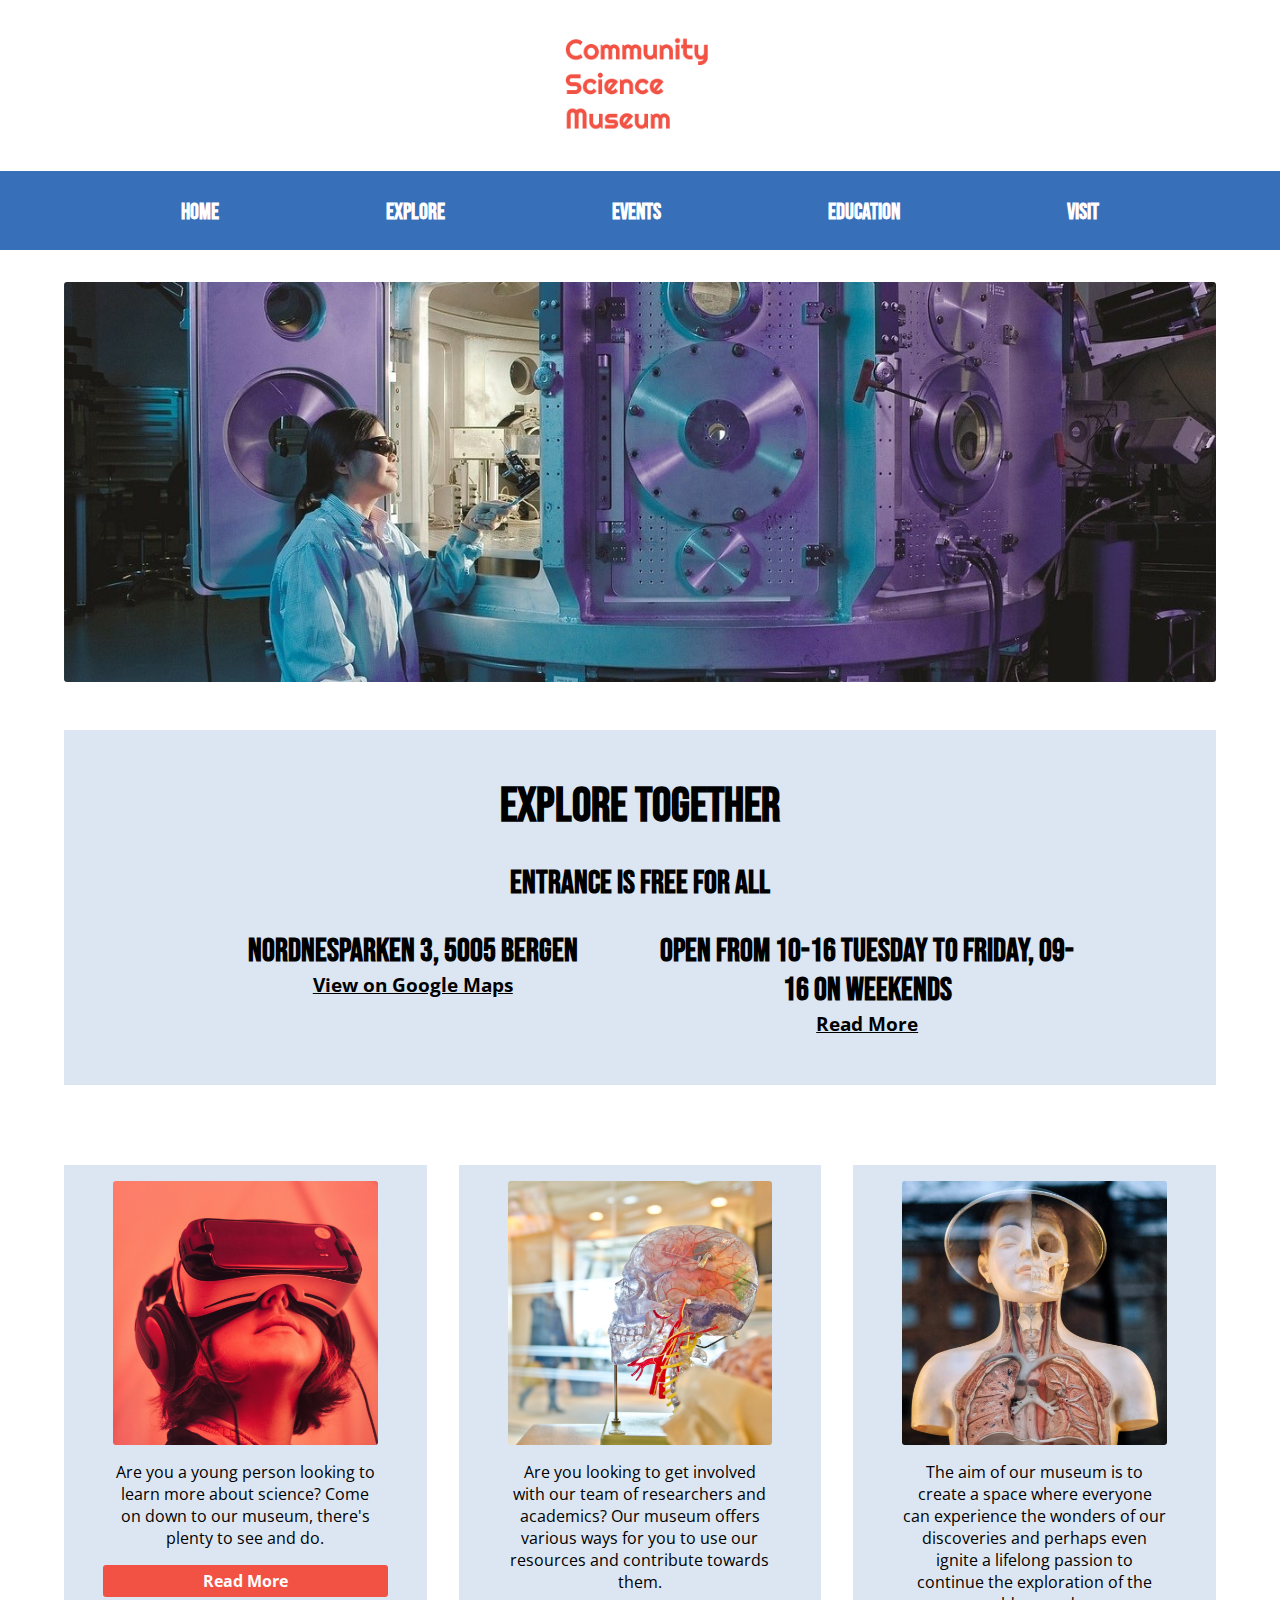
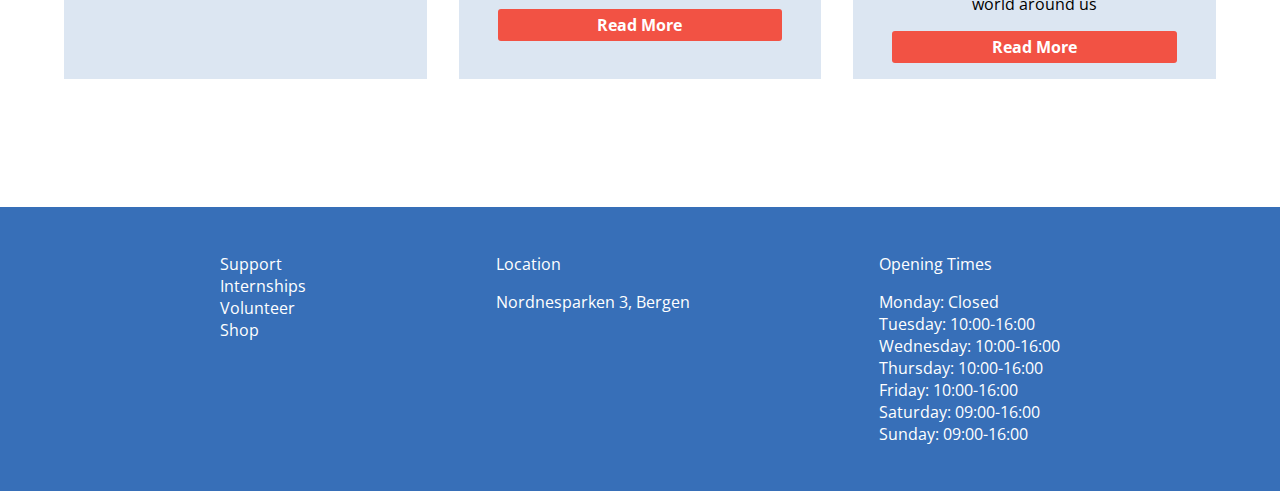
==== index.html @ 94bb38bd "Made changes to the front page" ====
<!DOCTYPE html>
<html lang="en">
<head>
    <meta charset="UTF-8">
    <meta name="viewport" content="width=device-width, initial-scale=1.0">
    <meta name="description" content="Home page for the Community Science Museum">
    <title>Home | Community Science Museum</title>
    <link rel="preconnect" href="https://fonts.gstatic.com">
    <link href="https://fonts.googleapis.com/css2?family=Bebas+Neue&family=Open+Sans:wght@400;700&display=swap" rel="stylesheet">
    <link href="css/styles.css" rel="stylesheet">
</head>
<body>
    <header>
        <nav>
            <div class="logo"><a href="index.html"><img src="images/CommunityScienceMuseum@2x.png" alt="Community Science Museum logo"></a></div>
            <ul>
                <li><a href="index.html">Home</a></li>
                <li><a href="explore.html">Explore</a></li>
                <li><a href="events.html">Events</a></li>
                <li><a href="education.html">Education</a></li>
                <li><a href="visit.html">Visit</a></li>
            </ul>
        </nav>
    </header>
    <main>
        <section class="welcome-container">
            <div class="welcome-image">
                <img class="welcome-image" src="images/scientific-2040795_128_3.jpg" alt="Woman doing a science experiment">
            </div>
        </section>
        <section class="museum">
            <h1>Explore together</h1>
            <h2>Entrance is free for all</h2>
            <div class="museum-info-container">
                <div class="museum-info">
                    <h2>Nordnesparken 3, 5005 Bergen</h2>
                    <a href="https://www.google.com/maps/place/Nordnesparken+3,+5005+Bergen/data=!4m2!3m1!1s0x463cfc1a9259b79b:0x474a3e4a4ab6cc9f?sa=X&ved=2ahUKEwi1srit4uX0AhViQ_EDHZqVAd0Q8gF6BAgXEAE" target="_blank">View on Google Maps</a>
                </div>
                <div class="museum-info">
                    <h2>Open from 10-16 tuesday to friday, 09-16 on weekends</h2>
                    <a href="visit.html">Read More</a>
                </div>
            </div>
        </section>
        <section class="welcome-articles">
            <div class="welcome-article-one">
                <img src="images/samuel-zeller-158996_small.jpg" alt="Boy with VR-goggles">
                <p>Are you a young person looking to learn more about science? Come on down to our museum, there's plenty to see and do.</p>
                <a href="#" class="cta">Read More</a>
            </div>
            <div class="welcome-article-two">
                <img src="images/jesse-orrico-60373_small.jpg" alt="transparent skull with brain and veins showing">
                <p>Are you looking to get involved with our team of researchers and academics? Our museum offers various ways for you to use our resources and contribute towards them.</p>
                <a href="#" class="cta">Read More</a>
            </div>
            <div class="welcome-article-three">
                <img src="images/samuel-zeller-113381_small.jpg" alt="Figure with skull and intestines showing">
                <p>The aim of our museum is to create a space where everyone can experience the wonders of our discoveries and perhaps even ignite a lifelong passion to continue the exploration of the world around us</p>
                <a href="#" class="cta">Read More</a>
            </div>
        </section>
    </main>
    <footer>
        <ul>
            <li>Support</li>
            <li>Internships</li>
            <li>Volunteer</li>
            <li>Shop</li>
        </ul>
       <div class="footer_location">
           <p>Location</p>
           <p>Nordnesparken 3, Bergen</p>
       </div>
       <div class="footer_opening-times">
           <p>Opening Times</p>
           <ul>
               <li>Monday: Closed</li>
               <li>Tuesday: 10:00-16:00</li>
               <li>Wednesday: 10:00-16:00</li>
               <li>Thursday: 10:00-16:00</li>
               <li>Friday: 10:00-16:00</li>
               <li>Saturday: 09:00-16:00</li>
               <li>Sunday: 09:00-16:00</li>
           </ul>
       </div> 
    </footer>    
</body>
</html>
---- css/styles.css ----
/* Global */

@import url("https://fonts.googleapis.com/css2?family=Bebas+Neue&family=Open+Sans:wght@400;700&display=swap");

body {
  margin: 0;
  padding: 0;
  font-family: "Open Sans", sans-serif;
}

main {
  max-width: 90%;
  margin: auto;
}

nav ul,
footer {
  background-color: rgba(5, 75, 166, 0.8);
}

nav ul {
  display: flex;
  list-style-type: none;
  align-items: center;
  justify-content: space-evenly;
  font-size: 1.4rem;
  font-weight: 700;
  margin: 0px;
  padding: 1.5rem;
}

nav a {
  text-decoration: none;
  padding: 10px;
  font-family: "Bebas Neue";
}

nav a,
footer {
  color: white;
}

.logo {
  margin: auto;
  padding: 10px;
  width: 150px;
}

img {
  max-width: 100%;
  display: block;
}

h1,
h2 {
  font-family: "Bebas Neue";
  font-size: 1.6rem;
  color: #054ba6;
  margin: 0;
}

footer {
  display: flex;
  justify-content: space-evenly;
  padding: 30px;
}

footer ul {
  list-style-type: none;
  padding: 0px;
}

.cta {
  background-color: #f25244;
  color: #fff;
  font-weight: 700;
  text-decoration: none;
  padding: 5px 10px;
  border-radius: 3px;
}

img {
  border-radius: 3px;
}

header a:hover {
  color: #9bcaf2;
}

.mobile,
.welcome-image-mobile {
  display: none;
}

/* Home Page */

.welcome-container {
  margin: 2rem auto;
}

.welcome-container h1,
.welcome-container h2 {
  text-align: center;
}

.welcome-image {
  width: 100%;
  height: 400px;
  object-fit: cover;
  object-position: center;
  margin-bottom: 3rem;
}

.museum {
  text-align: center;
  background-color: rgba(5, 75, 166, 0.143);
  color: black;
  padding: 3rem;
  margin-bottom: 5rem;
}

.museum h1,
.museum h2,
.museum a {
  color: black;
}

.museum h1 {
  font-size: 3rem;
}

.museum h2 {
  padding-top: 1.8rem;
  margin: 0;
}

.museum-info-container {
  display: flex;
  gap: 2rem;
  justify-content: center;
}

.museum-info {
  width: 40%;
}

.museum h2 {
  font-size: 2rem;
}

.museum-info a {
  font-size: 1.2rem;
  font-weight: 700;
}

.welcome-articles {
  display: grid;
  gap: 2rem;
  margin-bottom: 8rem;
  grid-template-columns: repeat(3, 1fr);
}

.welcome-article-one,
.welcome-article-two,
.welcome-article-three {
  display: flex;
  flex-direction: column;
  align-items: center;
  text-align: center;
  padding: 1rem;
  background-color: rgba(5, 75, 166, 0.143);
}

.welcome-article-one *,
.welcome-article-two *,
.welcome-article-three * {
  width: 80%;
}

/* Explore, home, events, and education */

.explore-articles,
.events-page {
  display: grid;
  grid-template-columns: repeat(3, 1fr);
  gap: 2rem;
  padding: 2rem;
  margin: auto;
}

.explore-articles_specific,
.events-articles {
  margin-bottom: 200px;
}

.explore-articles_specific img,
.events-articles img,
.education-page img {
  width: 100%;
}

/* Visit */

.visit-page {
  display: flex;
  margin: 0px 50px;
}

.visit_opening-hours {
  flex: 1;
}

.visit_opening-hours img {
  margin-top: 25px;
  width: 70%;
}

.visit-info {
  flex: 2;
  padding-bottom: 100px;
}

.visit-info img,
.visit-info p {
  width: 70%;
}

.visit-info p {
  margin-bottom: 3rem;
}

/* Education */
.education-page {
  width: 80%;
  margin: 4rem auto;
}

.education-info {
  display: grid;
  grid-template-columns: repeat(2, 1fr);
  gap: 40px;
  width: 100%;
}

/* Media Queries */

@media screen and (max-width: 800px) {
  .primary-nav ul {
    padding: 50px 50px 10px;
  }

  .right-nav {
    flex: none;
  }

  .right-nav a {
    padding: 10px;
  }

  .secondary-nav,
  .desktop {
    display: none;
  }

  .mobile {
    display: flex;
    justify-content: center;
    margin-bottom: 20px;
  }

  .explore-articles,
  .events-page,
  .welcome-articles {
    grid-template-columns: repeat(1, 1fr);
    text-align: center;
  }

  .explore-articles_specific,
  .events-articles {
    width: 100%;
    text-align: center;
    margin-bottom: 100px;
  }

  .visit-page {
    flex-direction: column;
  }

  .visit-info {
    order: 1;
    display: block;
    text-align: center;
    padding: 0px;
  }

  .visit-info h2 {
    margin-top: 75px;
  }

  .visit-info p {
    width: 100%;
  }

  .visit_opening-hours {
    order: 2;
    text-align: center;
    margin-bottom: 100px;
  }
}

@media screen and (max-width: 600px) {
  .right-nav {
    font-size: 1.1rem;
  }

  .right-nav .active {
    font-size: 1.3rem;
  }

  .welcome-section {
    width: 90%;
  }

  .welcome-articles {
    margin: 0px;
  }

  .welcome-image-desktop {
    display: none;
  }

  .welcome-image-mobile {
    display: block;
    width: 90%;
    margin: auto;
  }

  .education-info {
    grid-template-columns: repeat(1, 1fr);
    gap: 0px;
  }

  .visit-info img {
    width: 100%;
  }

  .education-page {
    margin: 30px 30px 100px;
  }

  footer {
    display: block;
    text-align: center;
  }

  .footer_opening-times {
    margin-top: 50px;
  }
}
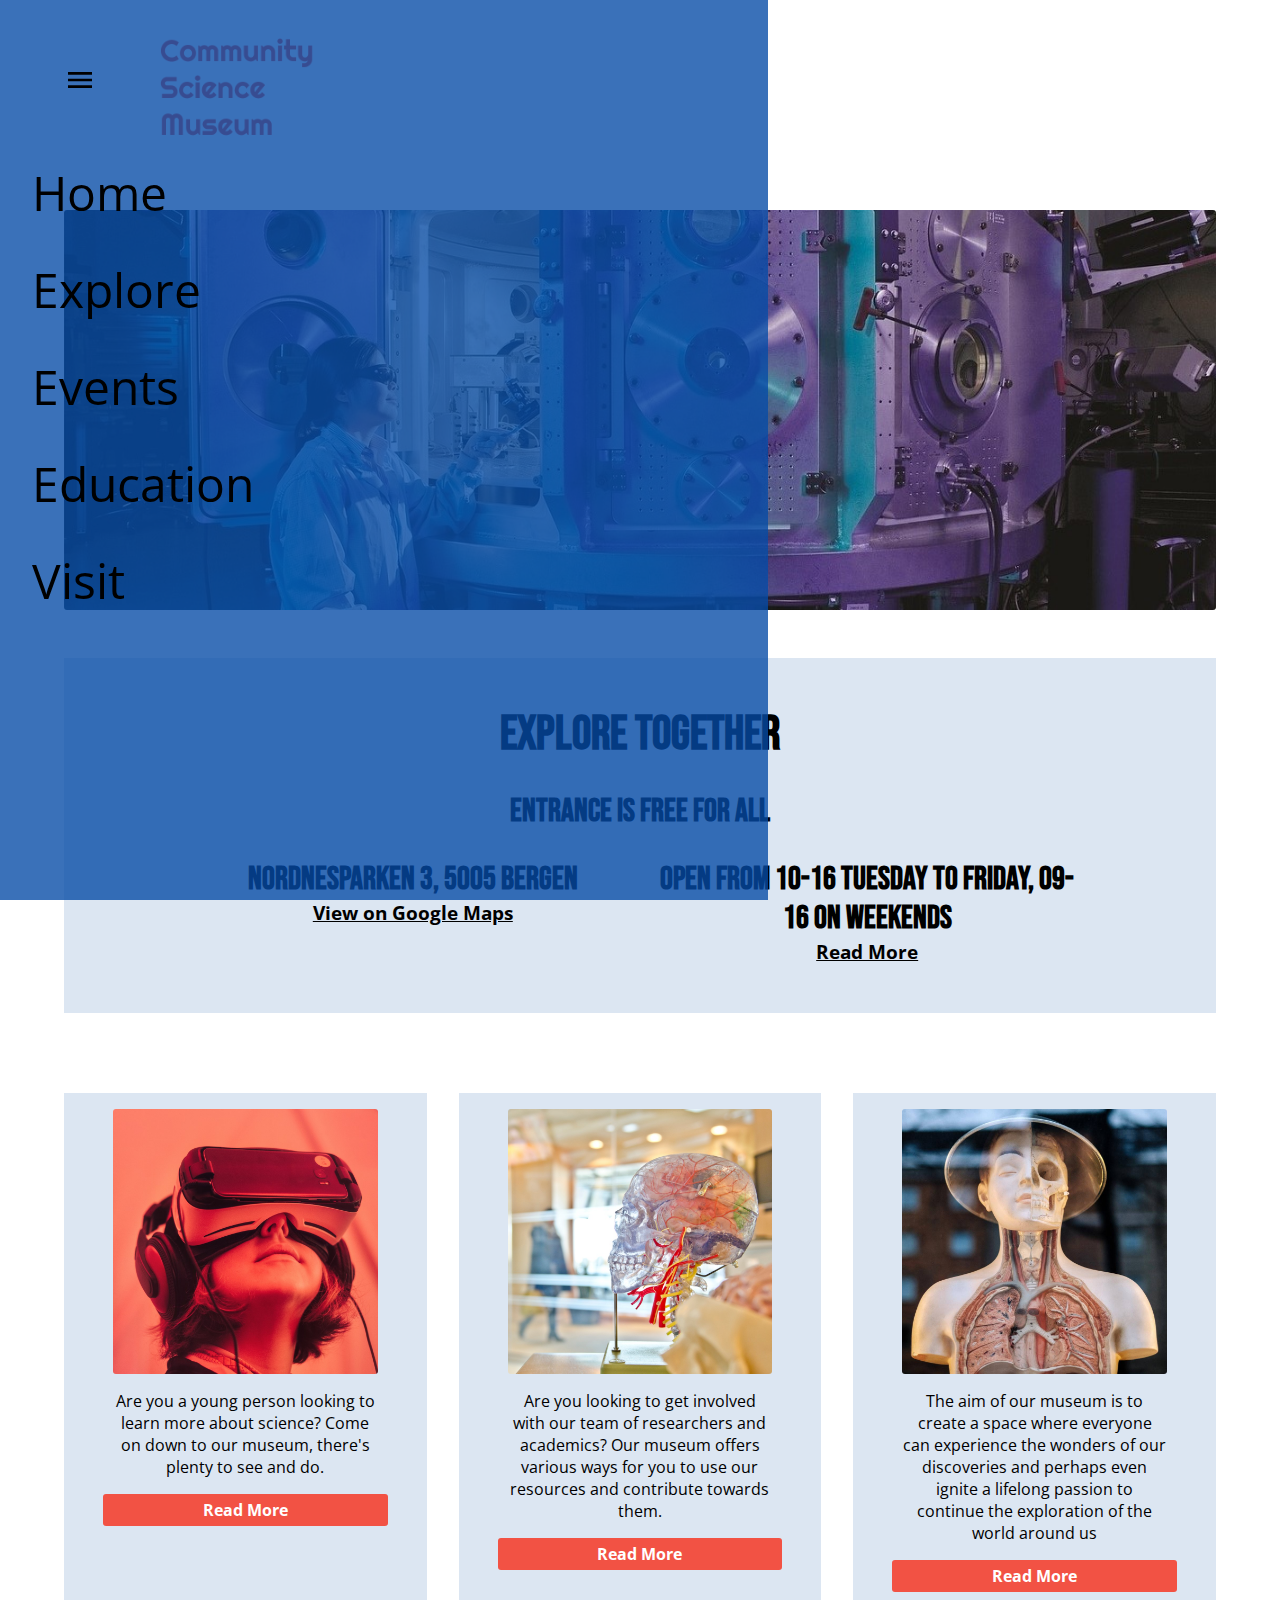
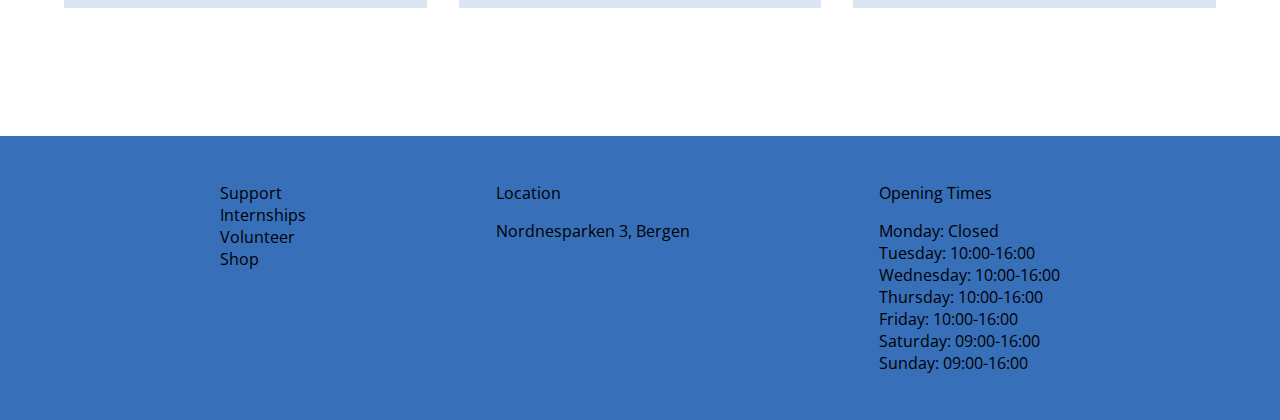
==== commit e6639151: "Making hamburger menu" ====
--- a/index.html
+++ b/index.html
@@ -10,10 +10,10 @@
     <link href="css/styles.css" rel="stylesheet">
 </head>
 <body>
-    <header>
+    <header class="main-nav">
+        <button class="nav-toggle" aria-controls="navigation" aria-expanded="false"></button>
         <nav>
-            <div class="logo"><a href="index.html"><img src="images/CommunityScienceMuseum@2x.png" alt="Community Science Museum logo"></a></div>
-            <ul>
+            <ul id="navigation" class="navigation">
                 <li><a href="index.html">Home</a></li>
                 <li><a href="explore.html">Explore</a></li>
                 <li><a href="events.html">Events</a></li>
@@ -21,6 +21,9 @@
                 <li><a href="visit.html">Visit</a></li>
             </ul>
         </nav>
+        <div class="logo"><a href="index.html">
+            <img src="images/CommunityScienceMuseum@2x.png" alt="Community Science Museum logo"></a>
+        </div>
     </header>
     <main>
         <section class="welcome-container">
--- a/css/styles.css
+++ b/css/styles.css
@@ -13,37 +13,8 @@
   margin: auto;
 }
 
-nav ul,
 footer {
   background-color: rgba(5, 75, 166, 0.8);
-}
-
-nav ul {
-  display: flex;
-  list-style-type: none;
-  align-items: center;
-  justify-content: space-evenly;
-  font-size: 1.4rem;
-  font-weight: 700;
-  margin: 0px;
-  padding: 1.5rem;
-}
-
-nav a {
-  text-decoration: none;
-  padding: 10px;
-  font-family: "Bebas Neue";
-}
-
-nav a,
-footer {
-  color: white;
-}
-
-.logo {
-  margin: auto;
-  padding: 10px;
-  width: 150px;
 }
 
 img {
@@ -83,13 +54,48 @@
   border-radius: 3px;
 }
 
-header a:hover {
-  color: #9bcaf2;
-}
-
-.mobile,
-.welcome-image-mobile {
-  display: none;
+/* Header */
+
+.main-nav {
+  display: flex;
+  flex-direction: column;
+}
+
+.logo {
+  width: 10rem;
+  margin: 2rem 10rem;
+}
+
+.navigation {
+  position: fixed;
+  inset: 0 40% 0 0;
+  display: flex;
+  flex-direction: column;
+  gap: 2rem;
+  list-style-type: none;
+  font-size: 3rem;
+  padding: 10rem 2rem;
+  margin: 0;
+  background: #054ba6c9;
+}
+
+.navigation a {
+  color: black;
+  text-decoration: none;
+}
+
+.nav-toggle {
+  position: absolute;
+  z-index: 9999;
+  width: 2rem;
+  height: 2rem;
+  background-image: url(/images/menu_black_24dp.svg);
+  background-repeat: no-repeat;
+  background-size: cover;
+  background-color: transparent;
+  border: none;
+  top: 4rem;
+  left: 4rem;
 }
 
 /* Home Page */
@@ -245,29 +251,6 @@
 /* Media Queries */
 
 @media screen and (max-width: 800px) {
-  .primary-nav ul {
-    padding: 50px 50px 10px;
-  }
-
-  .right-nav {
-    flex: none;
-  }
-
-  .right-nav a {
-    padding: 10px;
-  }
-
-  .secondary-nav,
-  .desktop {
-    display: none;
-  }
-
-  .mobile {
-    display: flex;
-    justify-content: center;
-    margin-bottom: 20px;
-  }
-
   .explore-articles,
   .events-page,
   .welcome-articles {
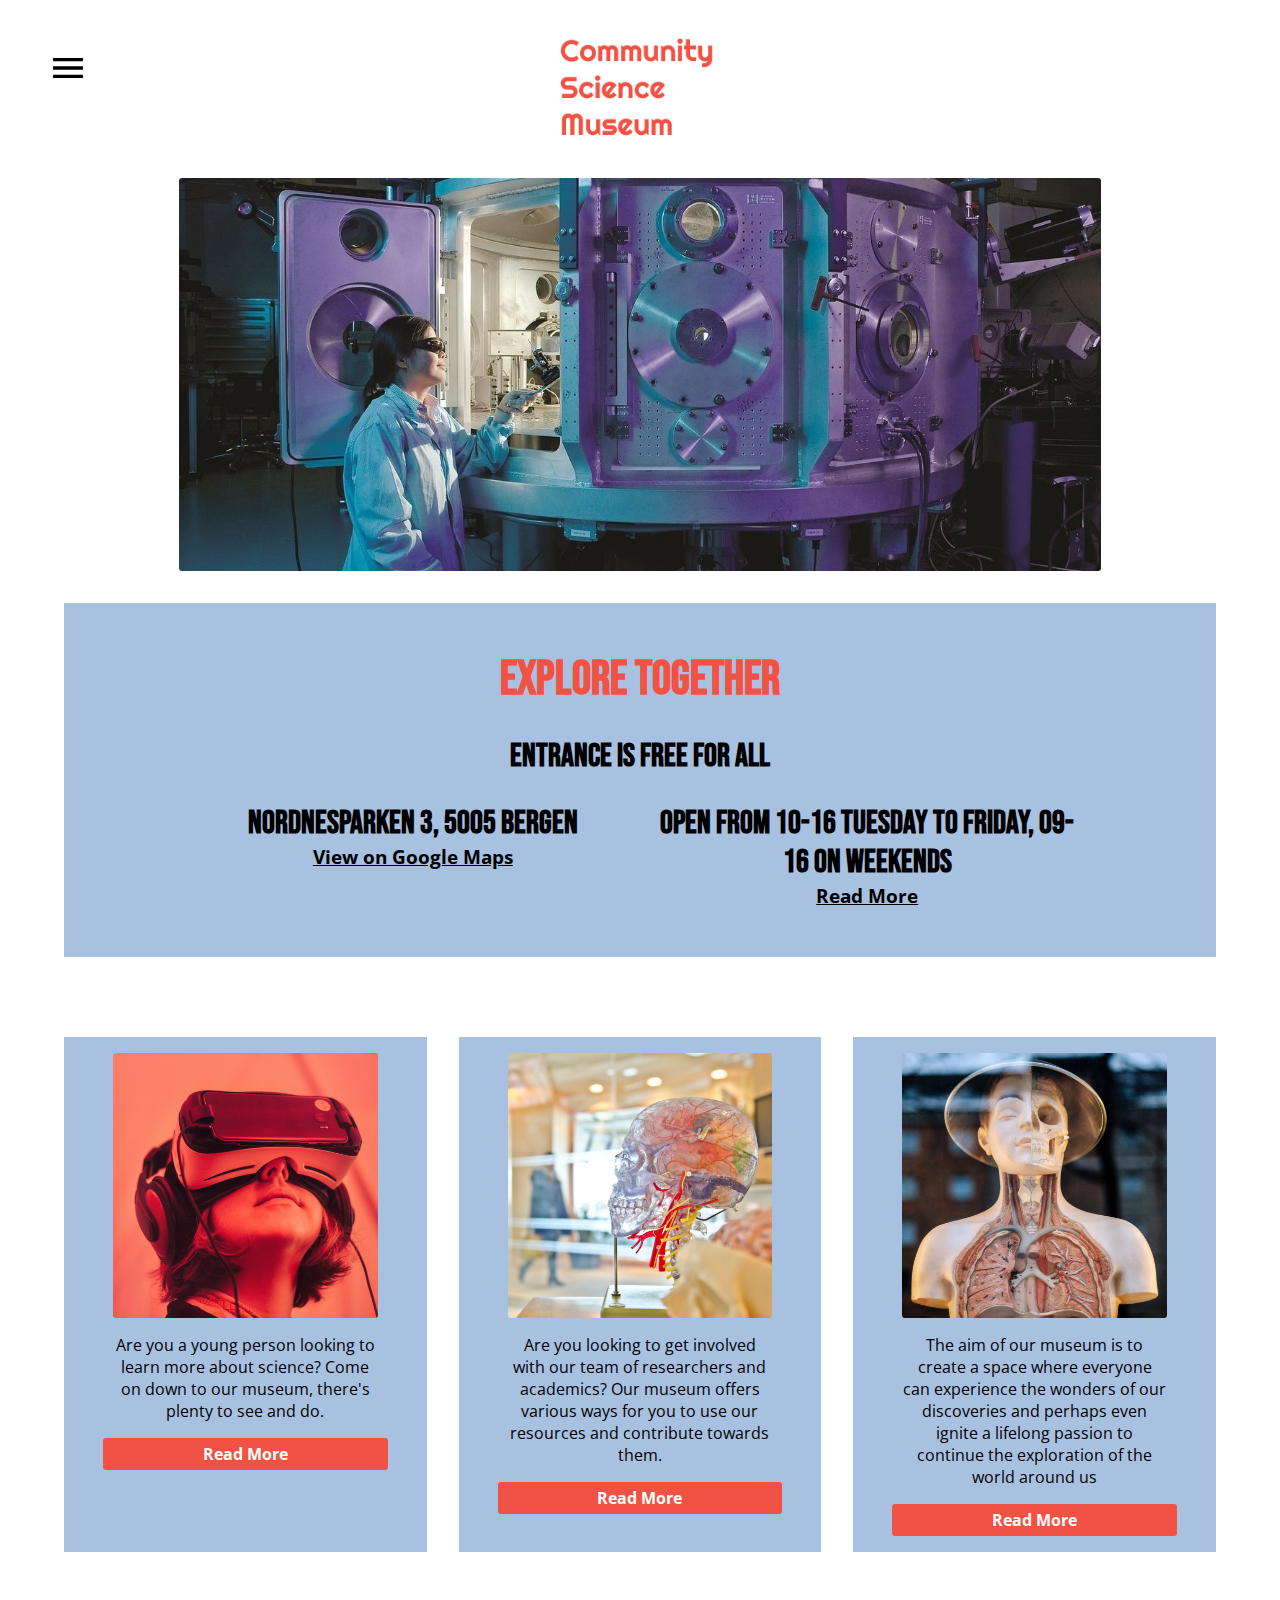
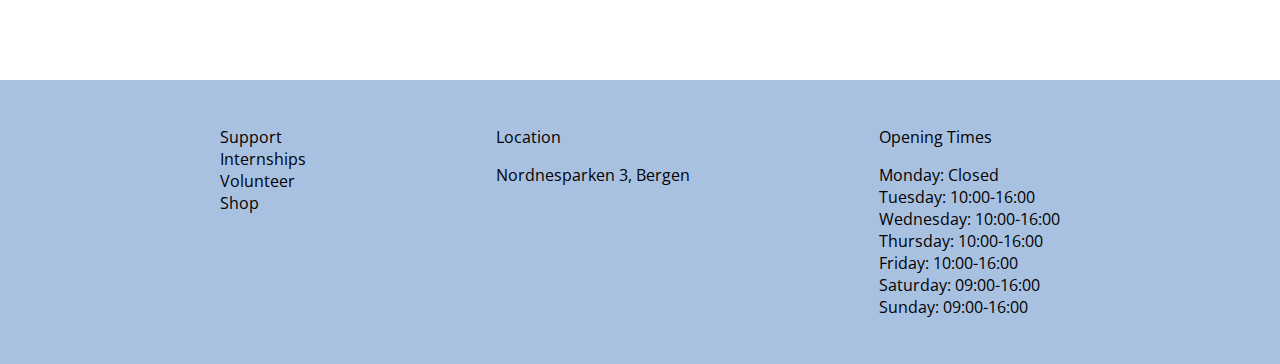
==== commit c3b50379: "fixed styling on menu" ====
--- a/index.html
+++ b/index.html
@@ -13,7 +13,7 @@
     <header class="main-nav">
         <button class="nav-toggle" aria-controls="navigation" aria-expanded="false"></button>
         <nav>
-            <ul id="navigation" class="navigation">
+            <ul id="navigation" data-visible="false" class="navigation">
                 <li><a href="index.html">Home</a></li>
                 <li><a href="explore.html">Explore</a></li>
                 <li><a href="events.html">Events</a></li>
@@ -28,7 +28,8 @@
     <main>
         <section class="welcome-container">
             <div class="welcome-image">
-                <img class="welcome-image" src="images/scientific-2040795_128_3.jpg" alt="Woman doing a science experiment">
+                <img class="desktop" src="images/scientific-2040795_128_3.jpg" alt="Woman doing a science experiment">
+                <img class="mobile" src="images/scientific-2040795_128_3_small.jpg" alt="Woman doing a science experiment">
             </div>
         </section>
         <section class="museum">
@@ -86,6 +87,7 @@
                <li>Sunday: 09:00-16:00</li>
            </ul>
        </div> 
-    </footer>    
+    </footer>   
+    <script src="js/hamburger.js"></script> 
 </body>
 </html>
--- a/css/styles.css
+++ b/css/styles.css
@@ -13,8 +13,12 @@
   margin: auto;
 }
 
+.museum,
+.welcome-article-one,
+.welcome-article-two,
+.welcome-article-three,
 footer {
-  background-color: rgba(5, 75, 166, 0.8);
+  background-color: rgba(5, 75, 166, 0.347);
 }
 
 img {
@@ -63,46 +67,50 @@
 
 .logo {
   width: 10rem;
-  margin: 2rem 10rem;
+  margin: 2rem auto;
+  z-index: 1000;
 }
 
 .navigation {
   position: fixed;
-  inset: 0 40% 0 0;
+  inset: 0 60% 0 0;
   display: flex;
   flex-direction: column;
   gap: 2rem;
   list-style-type: none;
   font-size: 3rem;
-  padding: 10rem 2rem;
+  padding: 10rem 4rem;
   margin: 0;
-  background: #054ba6c9;
+  background: rgba(255, 255, 255, 0.9);
+  transform: translateX(-100%);
+  transition: transform 250ms ease-out;
+}
+
+.navigation[data-visible="true"] {
+  transform: translateX(0%);
 }
 
 .navigation a {
   color: black;
   text-decoration: none;
+  font-size: 3rem;
 }
 
 .nav-toggle {
   position: absolute;
   z-index: 9999;
-  width: 2rem;
-  height: 2rem;
+  width: 2.5rem;
+  height: 2.5rem;
   background-image: url(/images/menu_black_24dp.svg);
   background-repeat: no-repeat;
   background-size: cover;
   background-color: transparent;
   border: none;
-  top: 4rem;
-  left: 4rem;
+  top: 3rem;
+  left: 3rem;
 }
 
 /* Home Page */
-
-.welcome-container {
-  margin: 2rem auto;
-}
 
 .welcome-container h1,
 .welcome-container h2 {
@@ -110,28 +118,32 @@
 }
 
 .welcome-image {
+  width: 80%;
+  margin: 0 auto 2rem;
+}
+
+.welcome-image img {
   width: 100%;
-  height: 400px;
-  object-fit: cover;
-  object-position: center;
-  margin-bottom: 3rem;
+}
+
+.mobile {
+  display: none;
 }
 
 .museum {
   text-align: center;
-  background-color: rgba(5, 75, 166, 0.143);
   color: black;
   padding: 3rem;
   margin-bottom: 5rem;
 }
 
-.museum h1,
 .museum h2,
 .museum a {
   color: black;
 }
 
 .museum h1 {
+  color: #f25244;
   font-size: 3rem;
 }
 
@@ -174,7 +186,6 @@
   align-items: center;
   text-align: center;
   padding: 1rem;
-  background-color: rgba(5, 75, 166, 0.143);
 }
 
 .welcome-article-one *,
@@ -251,6 +262,14 @@
 /* Media Queries */
 
 @media screen and (max-width: 800px) {
+  .navigation a {
+    font-size: 2rem;
+  }
+
+  .navigation {
+    inset: 0 40% 0 0;
+  }
+
   .explore-articles,
   .events-page,
   .welcome-articles {
@@ -292,30 +311,25 @@
 }
 
 @media screen and (max-width: 600px) {
-  .right-nav {
-    font-size: 1.1rem;
-  }
-
-  .right-nav .active {
-    font-size: 1.3rem;
-  }
-
-  .welcome-section {
-    width: 90%;
-  }
-
-  .welcome-articles {
-    margin: 0px;
-  }
-
-  .welcome-image-desktop {
+  .desktop {
     display: none;
   }
 
-  .welcome-image-mobile {
+  .mobile {
     display: block;
-    width: 90%;
-    margin: auto;
+  }
+
+  .welcome-image {
+    width: 100%;
+  }
+
+  .museum-info {
+    width: 100%;
+  }
+
+  .museum-info-container {
+    flex-direction: column;
+    align-items: center;
   }
 
   .education-info {
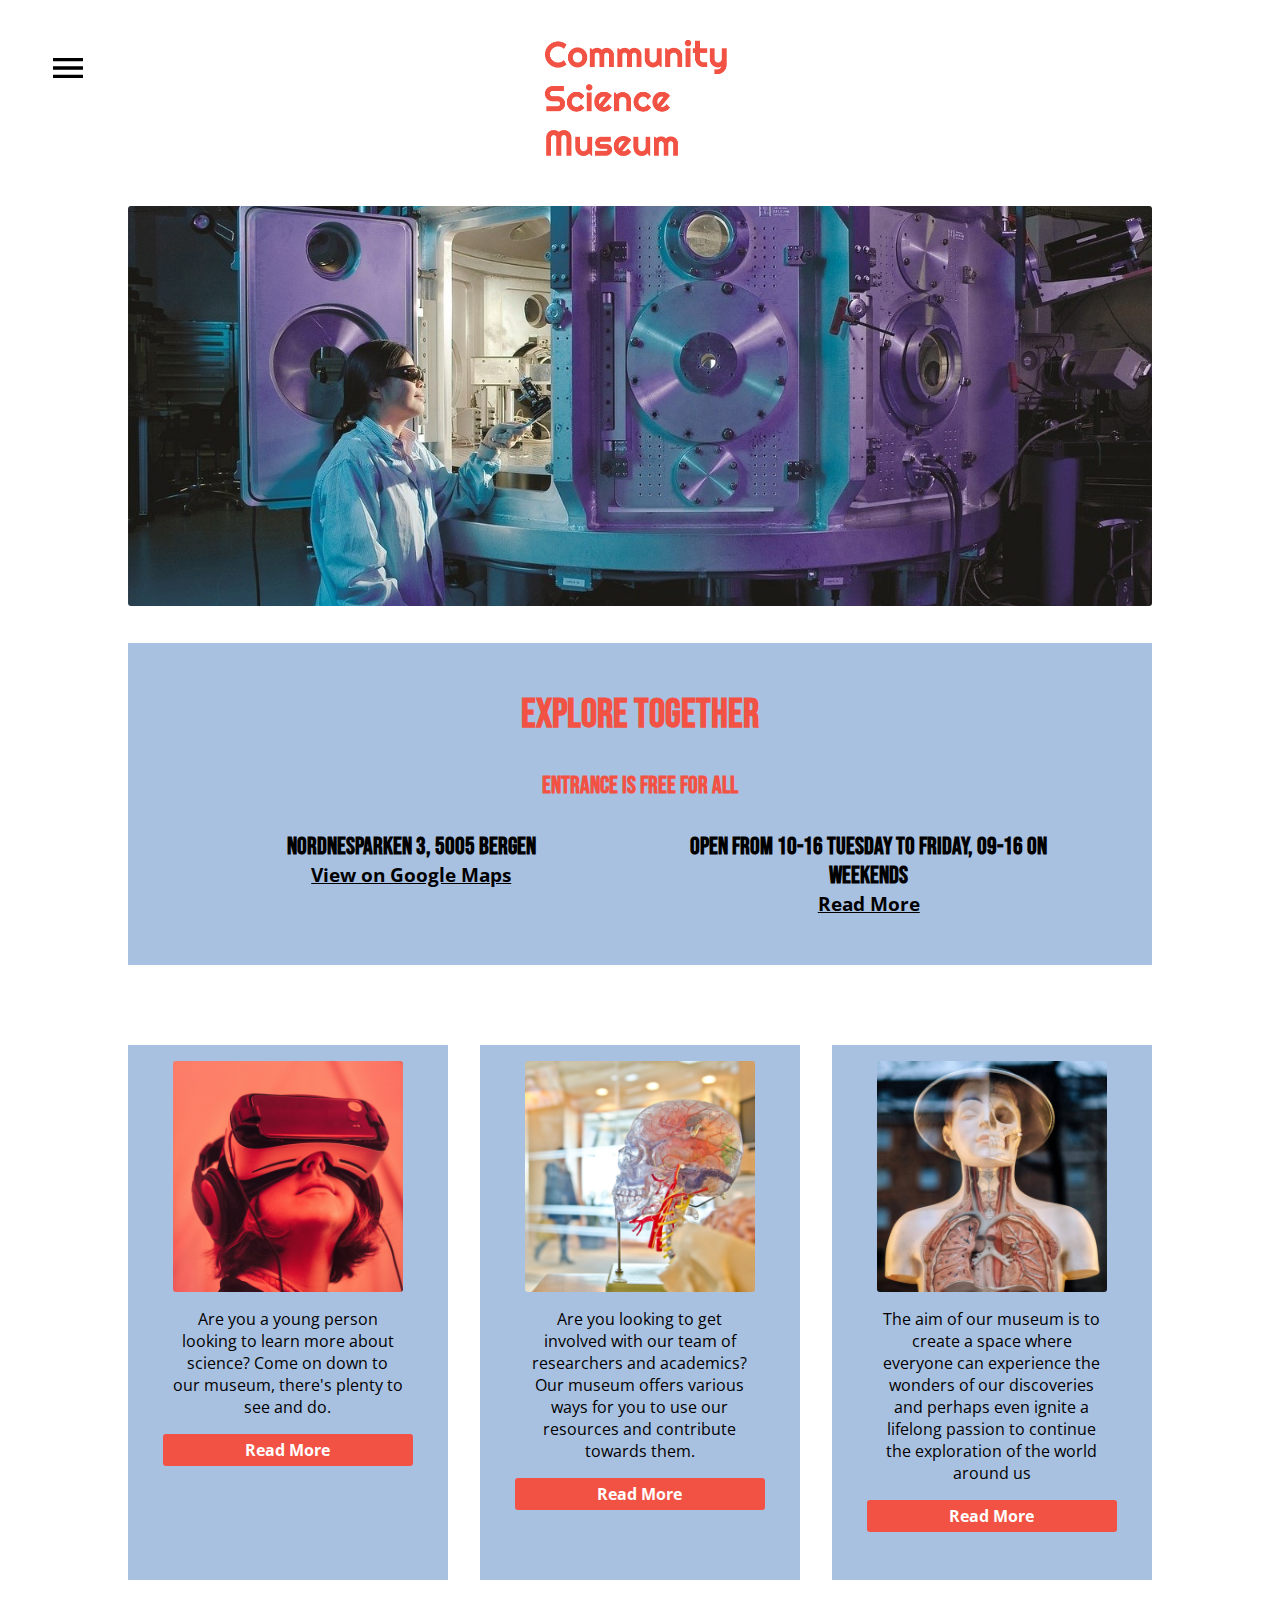
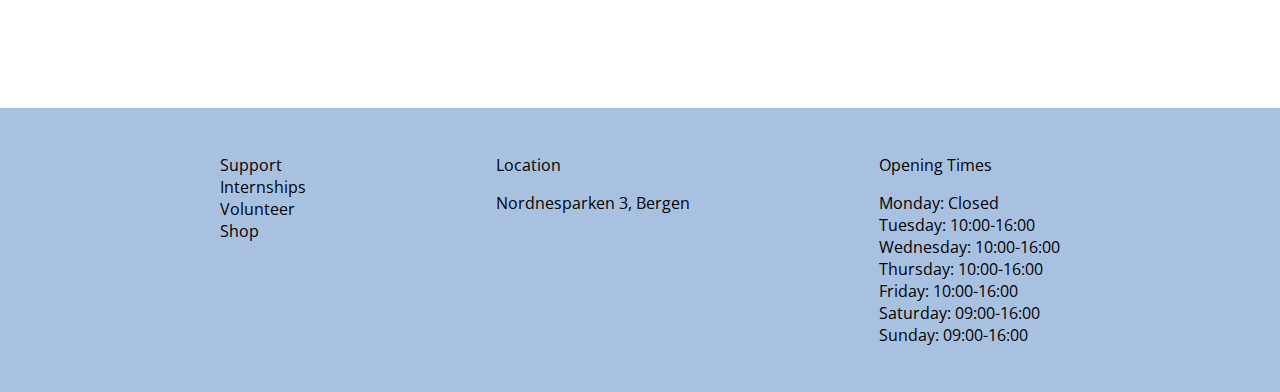
==== commit a4d2550b: "styled rest of the site" ====
--- a/index.html
+++ b/index.html
@@ -25,23 +25,22 @@
             <img src="images/CommunityScienceMuseum@2x.png" alt="Community Science Museum logo"></a>
         </div>
     </header>
-    <main>
-        <section class="welcome-container">
-            <div class="welcome-image">
-                <img class="desktop" src="images/scientific-2040795_128_3.jpg" alt="Woman doing a science experiment">
-                <img class="mobile" src="images/scientific-2040795_128_3_small.jpg" alt="Woman doing a science experiment">
-            </div>
+    <main class="width">
+        <div class="front-page-img">
+            <img class="desktop" src="images/scientific-2040795_128_3.jpg" alt="Woman doing a science experiment">
+            <img class="front-page-img mobile" src="images/scientific-2040795_128_3_small.jpg" alt="Woman doing a science experiment">
+        </div>
         </section>
-        <section class="museum">
+        <section class="front-page-info">
             <h1>Explore together</h1>
             <h2>Entrance is free for all</h2>
-            <div class="museum-info-container">
-                <div class="museum-info">
-                    <h2>Nordnesparken 3, 5005 Bergen</h2>
+            <div class="info-container">
+                <div class="info">
+                    <h3>Nordnesparken 3, 5005 Bergen</h3>
                     <a href="https://www.google.com/maps/place/Nordnesparken+3,+5005+Bergen/data=!4m2!3m1!1s0x463cfc1a9259b79b:0x474a3e4a4ab6cc9f?sa=X&ved=2ahUKEwi1srit4uX0AhViQ_EDHZqVAd0Q8gF6BAgXEAE" target="_blank">View on Google Maps</a>
                 </div>
-                <div class="museum-info">
-                    <h2>Open from 10-16 tuesday to friday, 09-16 on weekends</h2>
+                <div class="info">
+                    <h3>Open from 10-16 tuesday to friday, 09-16 on weekends</h3>
                     <a href="visit.html">Read More</a>
                 </div>
             </div>
--- a/css/styles.css
+++ b/css/styles.css
@@ -13,7 +13,7 @@
   margin: auto;
 }
 
-.museum,
+.front-page-info,
 .welcome-article-one,
 .welcome-article-two,
 .welcome-article-three,
@@ -21,21 +21,49 @@
   background-color: rgba(5, 75, 166, 0.347);
 }
 
-img {
-  max-width: 100%;
-  display: block;
+h1 {
+  padding-left: 2rem;
 }
 
 h1,
-h2 {
+h2,
+h3 {
   font-family: "Bebas Neue";
   font-size: 1.6rem;
   color: #054ba6;
   margin: 0;
 }
 
+footer,
+.main-nav,
+.navigation,
+.info-container,
+.welcome-article-one,
+.welcome-article-two,
+.welcome-article-three,
+.explore-container,
+.explore-articles,
+.events-container,
+.events-articles,
+.education-container,
+.visit-page,
+.visit_opening-hours {
+  display: flex;
+}
+
+.main-nav,
+.navigation,
+.welcome-article-one,
+.welcome-article-two,
+.welcome-article-three,
+.explore-container,
+.events-articles,
+.education-container,
+.visit_opening-hours {
+  flex-direction: column;
+}
+
 footer {
-  display: flex;
   justify-content: space-evenly;
   padding: 30px;
 }
@@ -43,6 +71,11 @@
 footer ul {
   list-style-type: none;
   padding: 0px;
+}
+
+.cta,
+img {
+  border-radius: 3px;
 }
 
 .cta {
@@ -51,35 +84,28 @@
   font-weight: 700;
   text-decoration: none;
   padding: 5px 10px;
-  border-radius: 3px;
-}
-
-img {
-  border-radius: 3px;
+  margin-bottom: 2rem;
 }
 
 /* Header */
 
-.main-nav {
-  display: flex;
-  flex-direction: column;
-}
-
 .logo {
-  width: 10rem;
   margin: 2rem auto;
   z-index: 1000;
+}
+
+.logo img {
+  width: 12rem;
 }
 
 .navigation {
   position: fixed;
   inset: 0 60% 0 0;
-  display: flex;
-  flex-direction: column;
   gap: 2rem;
   list-style-type: none;
   font-size: 3rem;
   padding: 10rem 4rem;
+  overflow: hidden;
   margin: 0;
   background: rgba(255, 255, 255, 0.9);
   transform: translateX(-100%);
@@ -91,7 +117,6 @@
 }
 
 .navigation a {
-  color: black;
   text-decoration: none;
   font-size: 3rem;
 }
@@ -101,6 +126,7 @@
   z-index: 9999;
   width: 2.5rem;
   height: 2.5rem;
+  cursor: pointer;
   background-image: url(/images/menu_black_24dp.svg);
   background-repeat: no-repeat;
   background-size: cover;
@@ -110,63 +136,74 @@
   left: 3rem;
 }
 
+.nav-toggle[aria-expanded="true"] {
+  background-image: url(/images/close_black_24dp.svg);
+}
+
 /* Home Page */
-
-.welcome-container h1,
-.welcome-container h2 {
-  text-align: center;
-}
-
-.welcome-image {
-  width: 80%;
-  margin: 0 auto 2rem;
-}
-
-.welcome-image img {
-  width: 100%;
-}
 
 .mobile {
   display: none;
 }
 
-.museum {
+.width {
+  width: 80%;
+}
+
+.front-page-img {
   text-align: center;
+  margin-bottom: 2rem;
+}
+
+.front-page-img img {
+  width: 100%;
+  height: 400px;
+  object-fit: cover;
+  object-position: center left;
+}
+
+.front-page-info {
+  text-align: center;
+  padding: 3rem 0;
+  margin: 0 auto 5rem;
+}
+
+.front-page-info h1,
+.front-page-info h2 {
+  color: #f25244;
+}
+
+.front-page-info h1 {
+  font-size: 40px;
+  padding: 0;
+}
+
+.navigation a,
+.front-page-info a,
+.front-page-info h3 {
   color: black;
-  padding: 3rem;
-  margin-bottom: 5rem;
-}
-
-.museum h2,
-.museum a {
-  color: black;
-}
-
-.museum h1 {
-  color: #f25244;
-  font-size: 3rem;
-}
-
-.museum h2 {
-  padding-top: 1.8rem;
+}
+
+.front-page-info h2 {
+  font-size: 24px;
+  padding: 2rem;
   margin: 0;
 }
 
-.museum-info-container {
-  display: flex;
-  gap: 2rem;
+.front-page-info h3 {
+  font-size: 24px;
+}
+
+.info-container {
+  gap: 3rem;
   justify-content: center;
 }
 
-.museum-info {
+.info {
   width: 40%;
 }
 
-.museum h2 {
-  font-size: 2rem;
-}
-
-.museum-info a {
+.info a {
   font-size: 1.2rem;
   font-weight: 700;
 }
@@ -181,8 +218,6 @@
 .welcome-article-one,
 .welcome-article-two,
 .welcome-article-three {
-  display: flex;
-  flex-direction: column;
   align-items: center;
   text-align: center;
   padding: 1rem;
@@ -196,34 +231,56 @@
 
 /* Explore, home, events, and education */
 
-.explore-articles,
-.events-page {
-  display: grid;
-  grid-template-columns: repeat(3, 1fr);
+.explore-container,
+.events-articles {
   gap: 2rem;
   padding: 2rem;
-  margin: auto;
-}
-
-.explore-articles_specific,
+}
+
+.explore-articles {
+  background: rgba(5, 75, 166, 0.347);
+  gap: 5rem;
+  padding: 2rem;
+  margin-bottom: 2rem;
+}
+
+.explore-articles img {
+  max-width: 300px;
+  object-fit: cover;
+}
+
+.explore-text * {
+  width: 100%;
+  margin-bottom: 2rem;
+}
+
+.events-container {
+  gap: 2rem;
+  padding: 2rem;
+}
+
 .events-articles {
-  margin-bottom: 200px;
-}
-
-.explore-articles_specific img,
-.events-articles img,
-.education-page img {
+  background: rgba(5, 75, 166, 0.347);
+  width: 80%;
+  justify-content: center;
+}
+
+.events-text {
+  width: 80%;
+}
+
+.events-articles img {
   width: 100%;
 }
 
 /* Visit */
 
 .visit-page {
-  display: flex;
-  margin: 0px 50px;
+  padding: 2rem;
 }
 
 .visit_opening-hours {
+  gap: 1rem;
   flex: 1;
 }
 
@@ -247,16 +304,14 @@
 }
 
 /* Education */
-.education-page {
-  width: 80%;
-  margin: 4rem auto;
+.education-container {
+  padding: 2rem;
 }
 
 .education-info {
   display: grid;
   grid-template-columns: repeat(2, 1fr);
-  gap: 40px;
-  width: 100%;
+  gap: 2rem;
 }
 
 /* Media Queries */
@@ -270,18 +325,21 @@
     inset: 0 40% 0 0;
   }
 
-  .explore-articles,
-  .events-page,
+  h1 {
+    text-align: center;
+    padding: 0;
+  }
+
   .welcome-articles {
-    grid-template-columns: repeat(1, 1fr);
-    text-align: center;
-  }
-
-  .explore-articles_specific,
-  .events-articles {
-    width: 100%;
-    text-align: center;
-    margin-bottom: 100px;
+    grid-template-columns: 1fr;
+  }
+
+  .explore-articles {
+    flex-direction: column;
+    width: 80%;
+    align-items: center;
+    text-align: center;
+    gap: 2rem;
   }
 
   .visit-page {
@@ -323,26 +381,40 @@
     width: 100%;
   }
 
-  .museum-info {
+  .info {
     width: 100%;
   }
 
-  .museum-info-container {
+  .info-container {
     flex-direction: column;
     align-items: center;
   }
 
+  .explore-articles img {
+    width: 250px;
+  }
+
+  .events-container {
+    flex-direction: column;
+    text-align: center;
+  }
+
+  .events-text {
+    width: 100%;
+  }
+
+  .events-text * {
+    margin-bottom: 2rem;
+  }
+
   .education-info {
-    grid-template-columns: repeat(1, 1fr);
-    gap: 0px;
-  }
-
-  .visit-info img {
+    grid-template-columns: 1fr;
+    gap: 1rem;
+  }
+
+  .visit-info img,
+  .visit_opening-hours img {
     width: 100%;
-  }
-
-  .education-page {
-    margin: 30px 30px 100px;
   }
 
   footer {
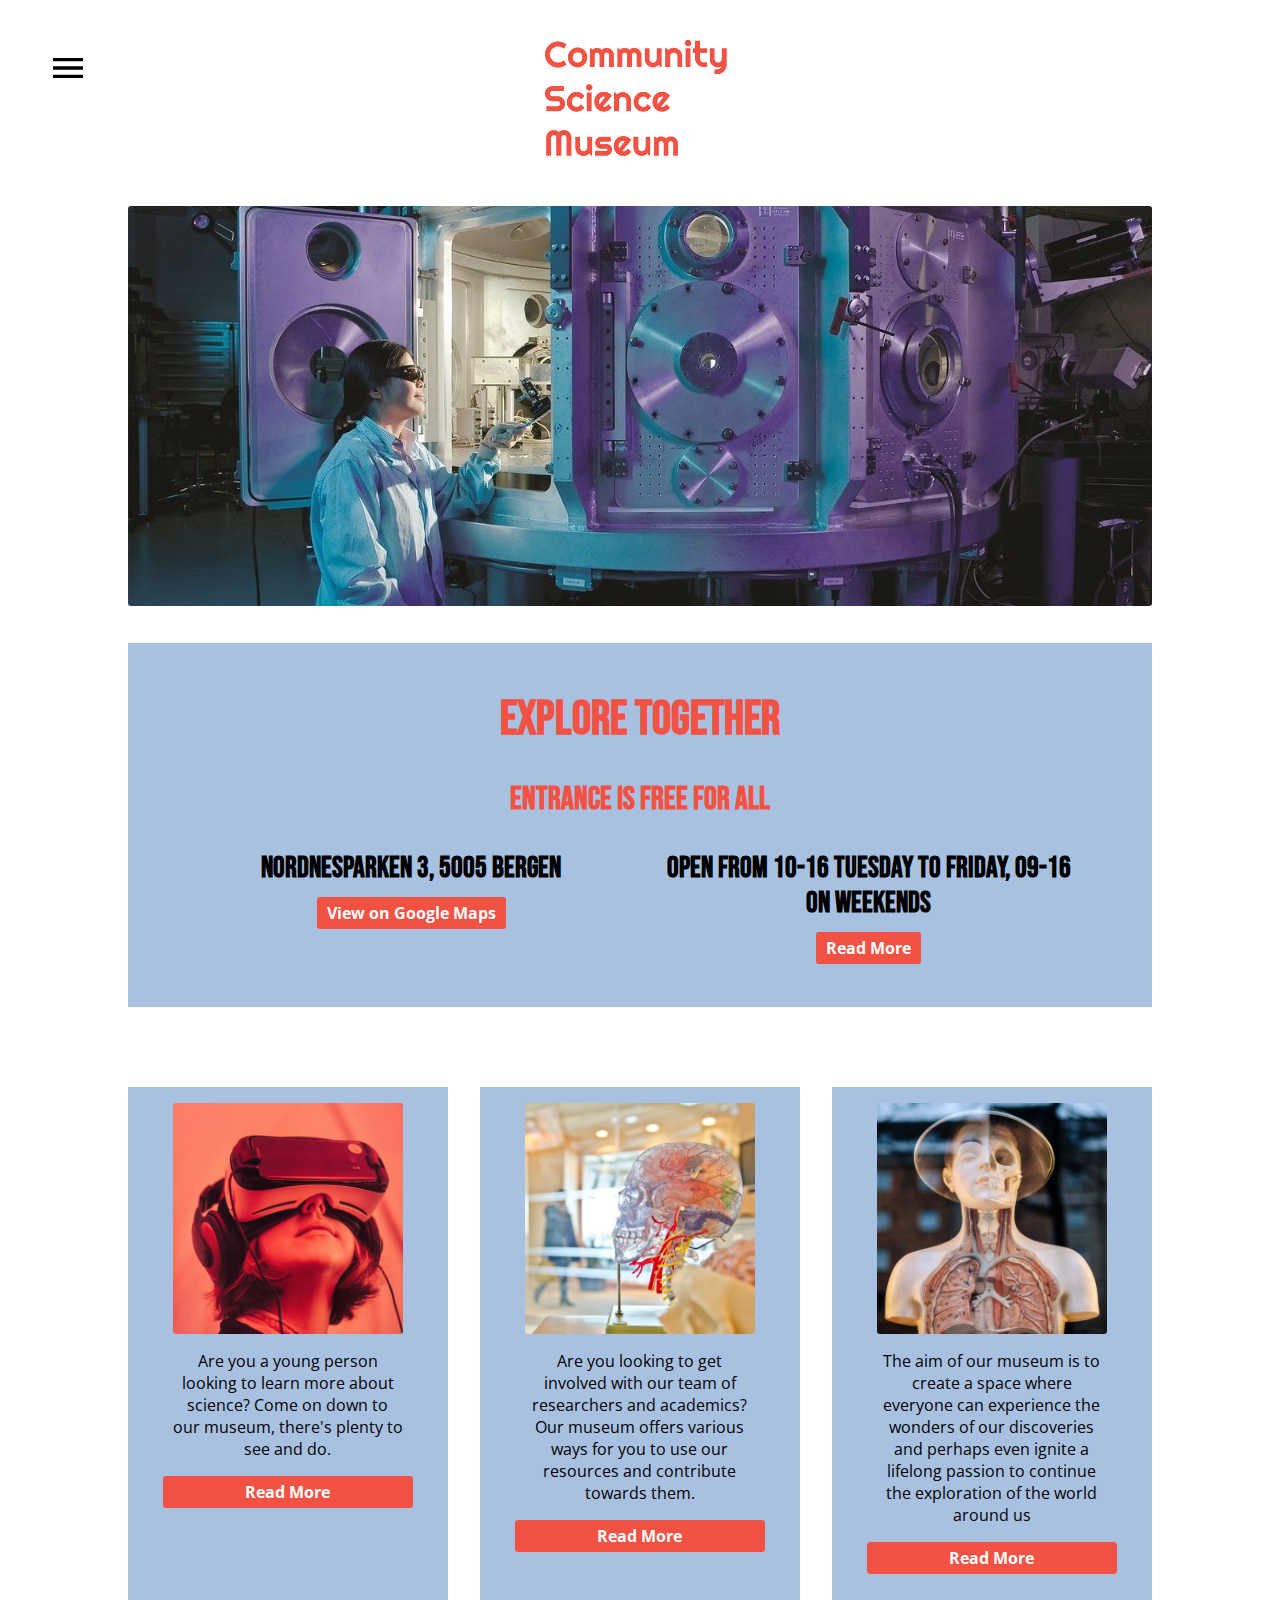
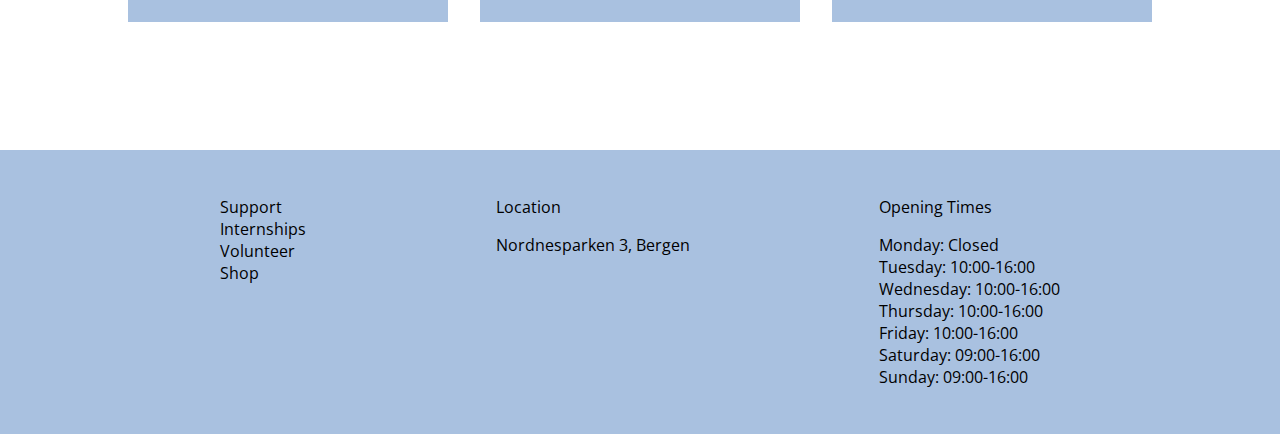
==== commit a2a58c01: "Aligned items" ====
--- a/index.html
+++ b/index.html
@@ -37,11 +37,11 @@
             <div class="info-container">
                 <div class="info">
                     <h3>Nordnesparken 3, 5005 Bergen</h3>
-                    <a href="https://www.google.com/maps/place/Nordnesparken+3,+5005+Bergen/data=!4m2!3m1!1s0x463cfc1a9259b79b:0x474a3e4a4ab6cc9f?sa=X&ved=2ahUKEwi1srit4uX0AhViQ_EDHZqVAd0Q8gF6BAgXEAE" target="_blank">View on Google Maps</a>
+                    <a class="cta" href="https://www.google.com/maps/place/Nordnesparken+3,+5005+Bergen/data=!4m2!3m1!1s0x463cfc1a9259b79b:0x474a3e4a4ab6cc9f?sa=X&ved=2ahUKEwi1srit4uX0AhViQ_EDHZqVAd0Q8gF6BAgXEAE" target="_blank">View on Google Maps</a>
                 </div>
                 <div class="info">
                     <h3>Open from 10-16 tuesday to friday, 09-16 on weekends</h3>
-                    <a href="visit.html">Read More</a>
+                    <a class="cta" href="visit.html">Read More</a>
                 </div>
             </div>
         </section>
--- a/css/styles.css
+++ b/css/styles.css
@@ -22,14 +22,14 @@
 }
 
 h1 {
-  padding-left: 2rem;
+  font-size: 3rem;
+  padding-left: 10%;
 }
 
 h1,
 h2,
 h3 {
   font-family: "Bebas Neue";
-  font-size: 1.6rem;
   color: #054ba6;
   margin: 0;
 }
@@ -78,13 +78,44 @@
   border-radius: 3px;
 }
 
+.cta,
+.front-page-img,
+.explore-articles,
+.explore-text * {
+  margin-bottom: 2rem;
+}
+
+.front-page-info h2,
+.explore-container,
+.events-articles,
+.explore-articles,
+.events-container,
+.visit-page,
+.education-container {
+  padding: 2rem;
+}
+
+.navigation,
+.welcome-articles,
+.education-info,
+.explore-container,
+.events-articles,
+.events-container {
+  gap: 2rem;
+}
+
+.front-page-info h1,
+.front-page-info h2,
+.cta {
+  color: #f25244;
+}
+
 .cta {
   background-color: #f25244;
   color: #fff;
   font-weight: 700;
   text-decoration: none;
   padding: 5px 10px;
-  margin-bottom: 2rem;
 }
 
 /* Header */
@@ -101,9 +132,9 @@
 .navigation {
   position: fixed;
   inset: 0 60% 0 0;
-  gap: 2rem;
   list-style-type: none;
   font-size: 3rem;
+  gap: 0.5rem;
   padding: 10rem 4rem;
   overflow: hidden;
   margin: 0;
@@ -118,7 +149,8 @@
 
 .navigation a {
   text-decoration: none;
-  font-size: 3rem;
+  font-size: 2.5rem;
+  font-weight: 700;
 }
 
 .nav-toggle {
@@ -150,11 +182,6 @@
   width: 80%;
 }
 
-.front-page-img {
-  text-align: center;
-  margin-bottom: 2rem;
-}
-
 .front-page-img img {
   width: 100%;
   height: 400px;
@@ -168,30 +195,23 @@
   margin: 0 auto 5rem;
 }
 
-.front-page-info h1,
-.front-page-info h2 {
-  color: #f25244;
-}
-
 .front-page-info h1 {
-  font-size: 40px;
+  font-size: 3rem;
   padding: 0;
 }
 
 .navigation a,
-.front-page-info a,
 .front-page-info h3 {
   color: black;
 }
 
 .front-page-info h2 {
-  font-size: 24px;
-  padding: 2rem;
+  font-size: 2rem;
   margin: 0;
 }
 
 .front-page-info h3 {
-  font-size: 24px;
+  font-size: 1.8rem;
 }
 
 .info-container {
@@ -203,14 +223,12 @@
   width: 40%;
 }
 
-.info a {
-  font-size: 1.2rem;
-  font-weight: 700;
+.info * {
+  margin-bottom: 1rem;
 }
 
 .welcome-articles {
   display: grid;
-  gap: 2rem;
   margin-bottom: 8rem;
   grid-template-columns: repeat(3, 1fr);
 }
@@ -231,17 +249,13 @@
 
 /* Explore, home, events, and education */
 
-.explore-container,
-.events-articles {
-  gap: 2rem;
-  padding: 2rem;
+.explore-container {
+  margin: auto;
 }
 
 .explore-articles {
   background: rgba(5, 75, 166, 0.347);
   gap: 5rem;
-  padding: 2rem;
-  margin-bottom: 2rem;
 }
 
 .explore-articles img {
@@ -251,12 +265,10 @@
 
 .explore-text * {
   width: 100%;
-  margin-bottom: 2rem;
 }
 
 .events-container {
-  gap: 2rem;
-  padding: 2rem;
+  margin: auto;
 }
 
 .events-articles {
@@ -276,7 +288,7 @@
 /* Visit */
 
 .visit-page {
-  padding: 2rem;
+  margin: auto;
 }
 
 .visit_opening-hours {
@@ -285,12 +297,11 @@
 }
 
 .visit_opening-hours img {
-  margin-top: 25px;
   width: 70%;
 }
 
 .visit-info {
-  flex: 2;
+  flex: 1;
   padding-bottom: 100px;
 }
 
@@ -304,14 +315,14 @@
 }
 
 /* Education */
+
 .education-container {
-  padding: 2rem;
+  margin: auto;
 }
 
 .education-info {
   display: grid;
   grid-template-columns: repeat(2, 1fr);
-  gap: 2rem;
 }
 
 /* Media Queries */
@@ -325,8 +336,14 @@
     inset: 0 40% 0 0;
   }
 
+  h1,
+  .explore-articles,
+  .visit-info,
+  .visit_opening-hours {
+    text-align: center;
+  }
+
   h1 {
-    text-align: center;
     padding: 0;
   }
 
@@ -338,7 +355,6 @@
     flex-direction: column;
     width: 80%;
     align-items: center;
-    text-align: center;
     gap: 2rem;
   }
 
@@ -349,7 +365,6 @@
   .visit-info {
     order: 1;
     display: block;
-    text-align: center;
     padding: 0px;
   }
 
@@ -363,7 +378,6 @@
 
   .visit_opening-hours {
     order: 2;
-    text-align: center;
     margin-bottom: 100px;
   }
 }
@@ -382,7 +396,7 @@
   }
 
   .info {
-    width: 100%;
+    width: 80%;
   }
 
   .info-container {
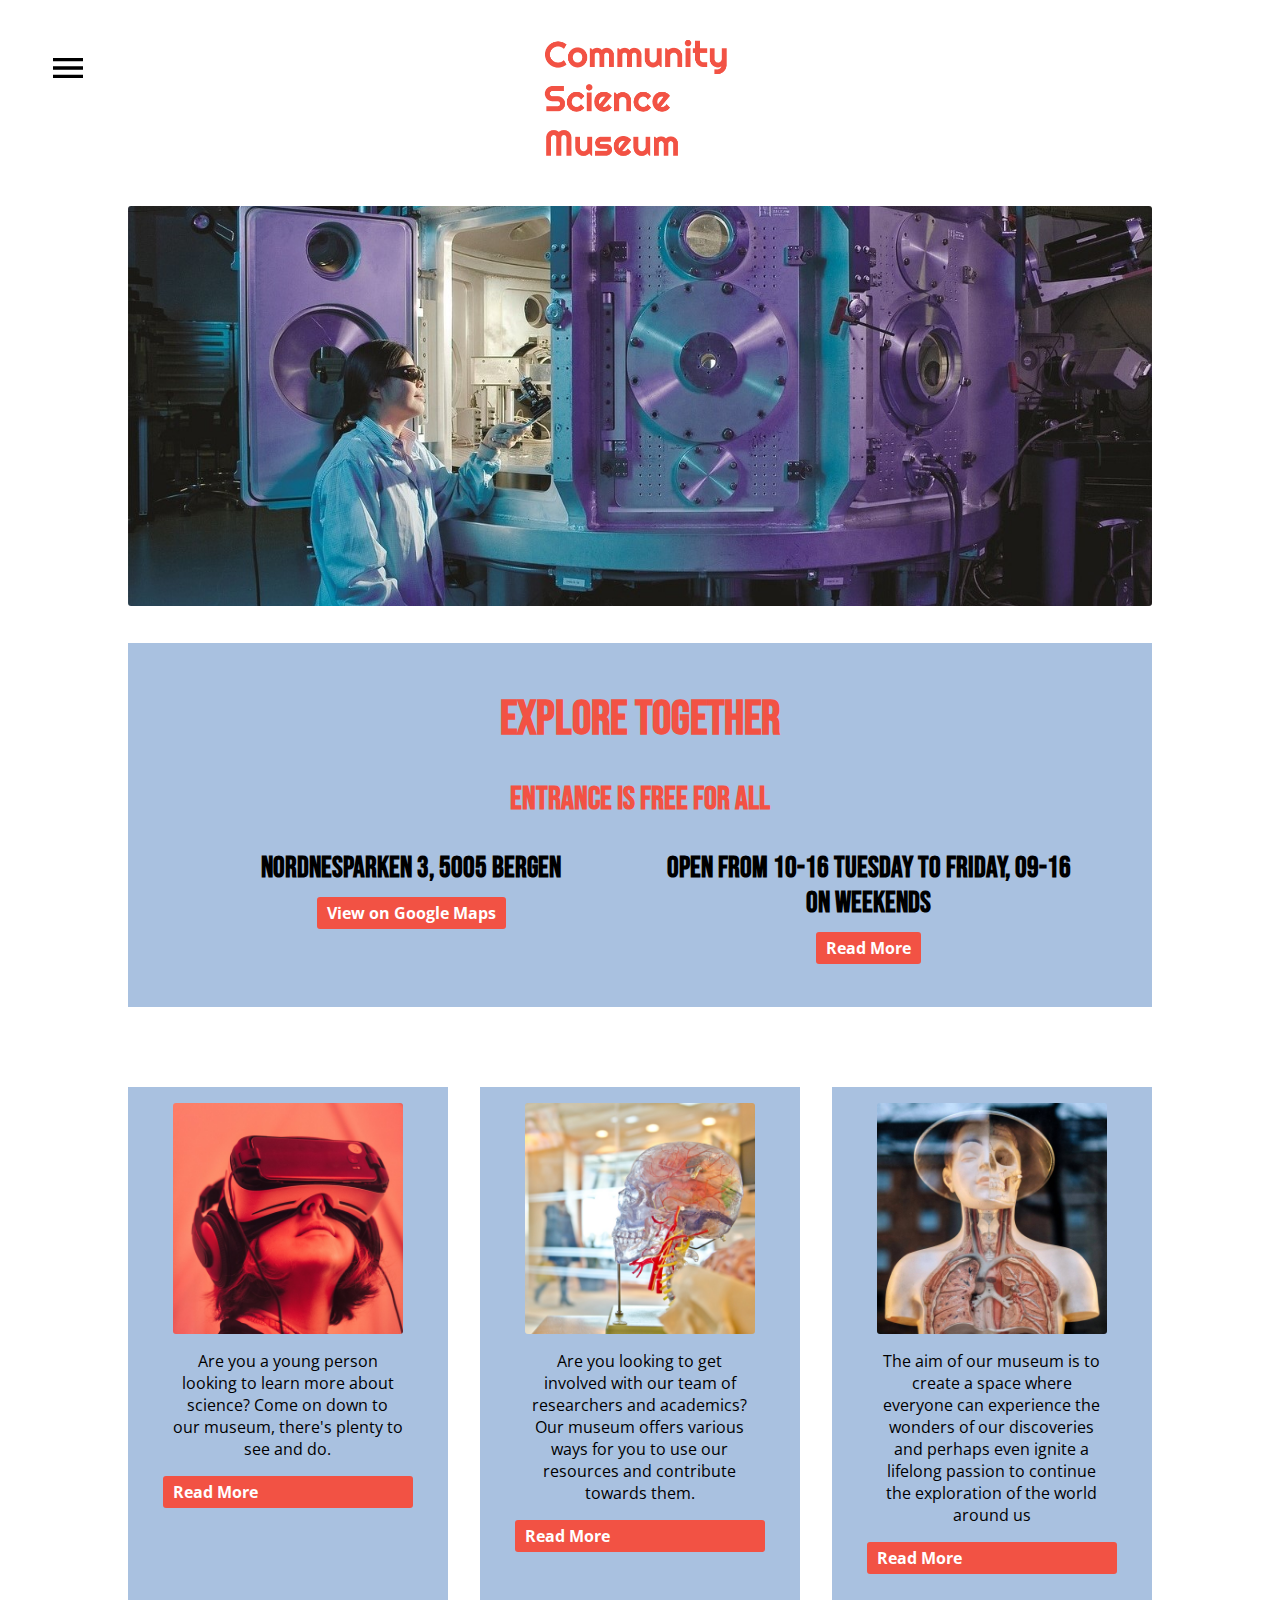
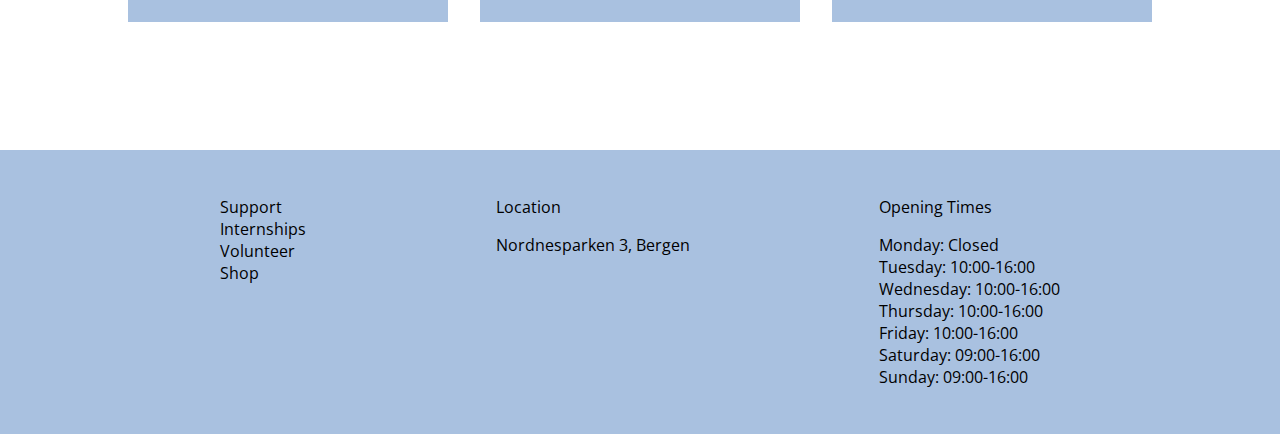
==== commit fdd7f71f: "drying" ====
--- a/index.html
+++ b/index.html
@@ -46,17 +46,17 @@
             </div>
         </section>
         <section class="welcome-articles">
-            <div class="welcome-article-one">
+            <div class="welcome-article">
                 <img src="images/samuel-zeller-158996_small.jpg" alt="Boy with VR-goggles">
                 <p>Are you a young person looking to learn more about science? Come on down to our museum, there's plenty to see and do.</p>
                 <a href="#" class="cta">Read More</a>
             </div>
-            <div class="welcome-article-two">
+            <div class="welcome-article">
                 <img src="images/jesse-orrico-60373_small.jpg" alt="transparent skull with brain and veins showing">
                 <p>Are you looking to get involved with our team of researchers and academics? Our museum offers various ways for you to use our resources and contribute towards them.</p>
                 <a href="#" class="cta">Read More</a>
             </div>
-            <div class="welcome-article-three">
+            <div class="welcome-article">
                 <img src="images/samuel-zeller-113381_small.jpg" alt="Figure with skull and intestines showing">
                 <p>The aim of our museum is to create a space where everyone can experience the wonders of our discoveries and perhaps even ignite a lifelong passion to continue the exploration of the world around us</p>
                 <a href="#" class="cta">Read More</a>
--- a/css/styles.css
+++ b/css/styles.css
@@ -13,10 +13,6 @@
   margin: auto;
 }
 
-.front-page-info,
-.welcome-article-one,
-.welcome-article-two,
-.welcome-article-three,
 footer {
   background-color: rgba(5, 75, 166, 0.347);
 }
@@ -36,30 +32,20 @@
 
 footer,
 .main-nav,
-.navigation,
-.info-container,
-.welcome-article-one,
-.welcome-article-two,
-.welcome-article-three,
-.explore-container,
-.explore-articles,
-.events-container,
-.events-articles,
-.education-container,
-.visit-page,
-.visit_opening-hours {
-  display: flex;
+.navigation {
+  display: flex;
+}
+
+.width {
+  width: 80%;
+}
+
+.mobile {
+  display: none;
 }
 
 .main-nav,
-.navigation,
-.welcome-article-one,
-.welcome-article-two,
-.welcome-article-three,
-.explore-container,
-.events-articles,
-.education-container,
-.visit_opening-hours {
+.navigation {
   flex-direction: column;
 }
 
@@ -78,27 +64,12 @@
   border-radius: 3px;
 }
 
-.cta,
-.front-page-img,
-.explore-articles,
-.explore-text * {
+.cta {
   margin-bottom: 2rem;
 }
 
-.front-page-info h2,
-.explore-container,
-.events-articles,
-.explore-articles,
-.events-container,
-.visit-page,
-.education-container {
-  padding: 2rem;
-}
-
 .navigation,
-.welcome-articles,
 .education-info,
-.explore-container,
 .events-articles,
 .events-container {
   gap: 2rem;
@@ -151,6 +122,7 @@
   text-decoration: none;
   font-size: 2.5rem;
   font-weight: 700;
+  color: black;
 }
 
 .nav-toggle {
@@ -174,12 +146,18 @@
 
 /* Home Page */
 
-.mobile {
-  display: none;
-}
-
-.width {
-  width: 80%;
+.front-page-info,
+.welcome-article {
+  background-color: rgba(5, 75, 166, 0.347);
+}
+
+.welcome-articles *,
+.info-container {
+  display: flex;
+}
+
+.welcome-article {
+  flex-direction: column;
 }
 
 .front-page-img img {
@@ -187,6 +165,7 @@
   height: 400px;
   object-fit: cover;
   object-position: center left;
+  margin-bottom: 2rem;
 }
 
 .front-page-info {
@@ -200,18 +179,15 @@
   padding: 0;
 }
 
-.navigation a,
-.front-page-info h3 {
-  color: black;
-}
-
 .front-page-info h2 {
+  padding: 2rem;
   font-size: 2rem;
   margin: 0;
 }
 
 .front-page-info h3 {
   font-size: 1.8rem;
+  color: black;
 }
 
 .info-container {
@@ -219,7 +195,7 @@
   justify-content: center;
 }
 
-.info {
+.info-container > * {
   width: 40%;
 }
 
@@ -229,69 +205,97 @@
 
 .welcome-articles {
   display: grid;
+  gap: 2rem;
   margin-bottom: 8rem;
   grid-template-columns: repeat(3, 1fr);
 }
 
-.welcome-article-one,
-.welcome-article-two,
-.welcome-article-three {
+.welcome-articles > div {
   align-items: center;
   text-align: center;
   padding: 1rem;
 }
 
-.welcome-article-one *,
-.welcome-article-two *,
-.welcome-article-three * {
+.welcome-article * {
   width: 80%;
 }
 
-/* Explore, home, events, and education */
+/* Explore */
 
 .explore-container {
+  gap: 2rem;
+  padding: 2rem;
   margin: auto;
-}
-
-.explore-articles {
+  display: flex;
+  flex-direction: column;
+}
+
+.explore-container > * {
+  gap: 5rem;
   background: rgba(5, 75, 166, 0.347);
-  gap: 5rem;
-}
-
-.explore-articles img {
+  padding: 2rem;
+  display: flex;
+}
+
+.explore-container > * img {
   max-width: 300px;
   object-fit: cover;
 }
 
 .explore-text * {
   width: 100%;
-}
+  margin-bottom: 2rem;
+}
+
+/* Events */
 
 .events-container {
   margin: auto;
+}
+
+.events-container,
+.events-articles {
+  display: flex;
+  padding: 2rem;
 }
 
 .events-articles {
   background: rgba(5, 75, 166, 0.347);
   width: 80%;
   justify-content: center;
+  flex-direction: column;
+}
+
+.events-articles img {
+  width: 100%;
 }
 
 .events-text {
   width: 80%;
 }
 
-.events-articles img {
-  width: 100%;
+/* Education */
+
+.education-container {
+  display: flex;
+  flex-direction: column;
+  padding: 2rem;
 }
 
 /* Visit */
 
+.visit-page,
+.visit_opening-hours {
+  display: flex;
+}
+
 .visit-page {
+  padding: 2rem;
   margin: auto;
 }
 
 .visit_opening-hours {
+  flex-direction: column;
   gap: 1rem;
   flex: 1;
 }
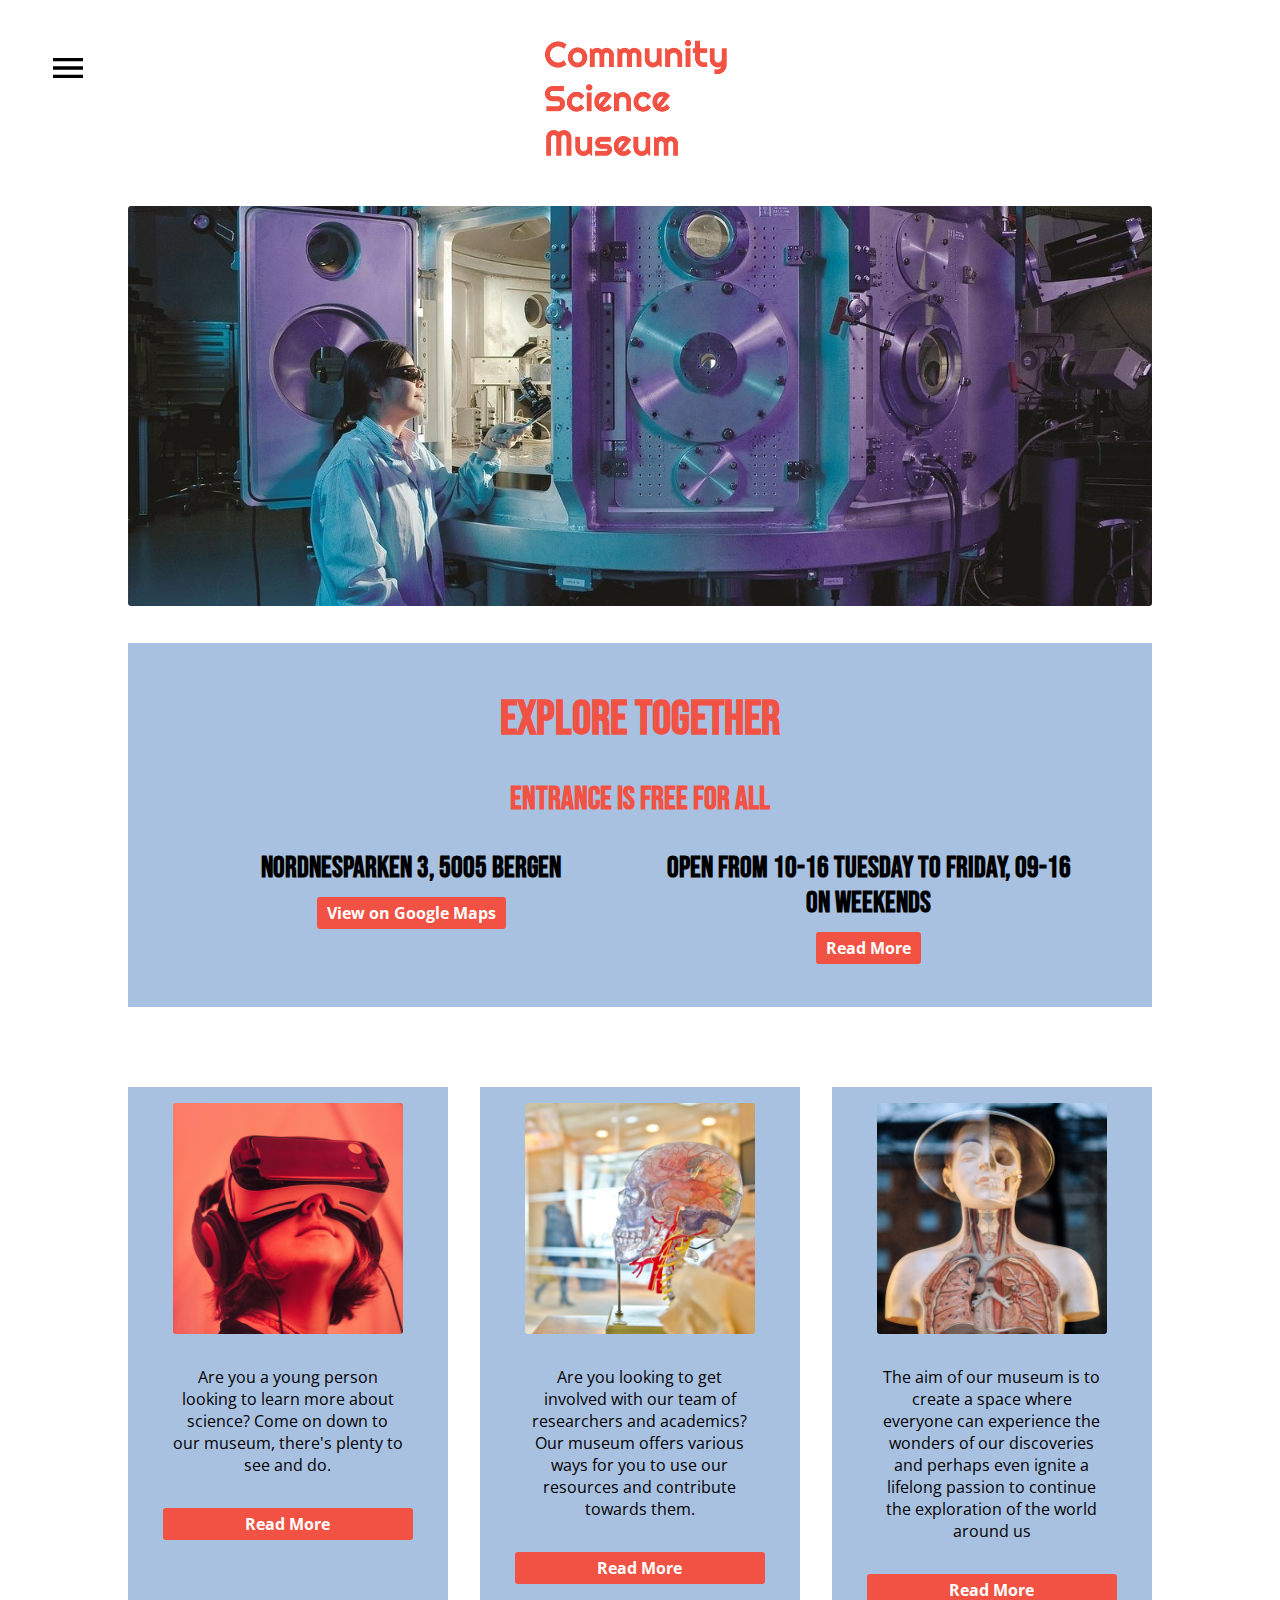
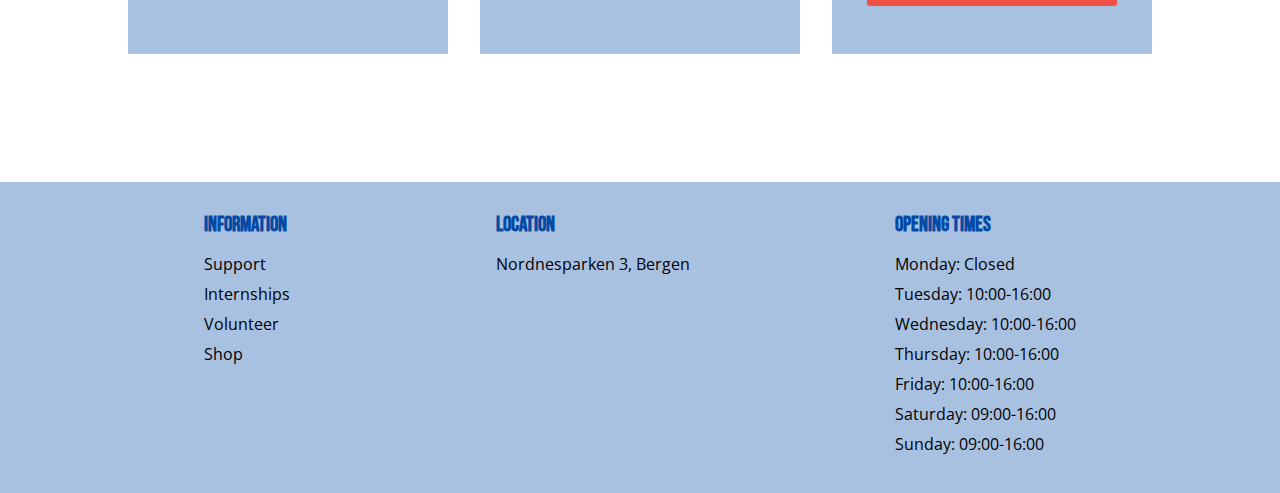
==== commit 7a3d5988: "Fixed footer, dried code" ====
--- a/index.html
+++ b/index.html
@@ -65,17 +65,18 @@
     </main>
     <footer>
         <ul>
-            <li>Support</li>
-            <li>Internships</li>
-            <li>Volunteer</li>
-            <li>Shop</li>
+            <h3>Information</h3>
+            <li><a href="#">Support</a></li>
+            <li><a href="#">Internships</a></li>
+            <li><a href="#">Volunteer</a></li>
+            <li><a href="#">Shop</a></li>
         </ul>
        <div class="footer_location">
-           <p>Location</p>
+           <h3>Location</h3>
            <p>Nordnesparken 3, Bergen</p>
        </div>
        <div class="footer_opening-times">
-           <p>Opening Times</p>
+           <h3>Opening Times</h3>
            <ul>
                <li>Monday: Closed</li>
                <li>Tuesday: 10:00-16:00</li>
--- a/css/styles.css
+++ b/css/styles.css
@@ -30,18 +30,23 @@
   margin: 0;
 }
 
+.width {
+  width: 80%;
+}
+
+.mobile {
+  display: none;
+}
+
 footer,
 .main-nav,
 .navigation {
   display: flex;
 }
 
-.width {
-  width: 80%;
-}
-
-.mobile {
-  display: none;
+footer,
+.navigation {
+  gap: 2rem;
 }
 
 .main-nav,
@@ -57,28 +62,25 @@
 footer ul {
   list-style-type: none;
   padding: 0px;
-}
-
-.cta,
+  margin: 0;
+}
+
+footer li {
+  margin-bottom: 0.5rem;
+}
+
+footer h3 {
+  font-size: 1.3rem;
+  margin-bottom: 1rem;
+}
+
+footer a {
+  text-decoration: none;
+  color: black;
+}
+
 img {
   border-radius: 3px;
-}
-
-.cta {
-  margin-bottom: 2rem;
-}
-
-.navigation,
-.education-info,
-.events-articles,
-.events-container {
-  gap: 2rem;
-}
-
-.front-page-info h1,
-.front-page-info h2,
-.cta {
-  color: #f25244;
 }
 
 .cta {
@@ -87,6 +89,7 @@
   font-weight: 700;
   text-decoration: none;
   padding: 5px 10px;
+  border-radius: 3px;
 }
 
 /* Header */
@@ -151,15 +154,6 @@
   background-color: rgba(5, 75, 166, 0.347);
 }
 
-.welcome-articles *,
-.info-container {
-  display: flex;
-}
-
-.welcome-article {
-  flex-direction: column;
-}
-
 .front-page-img img {
   width: 100%;
   height: 400px;
@@ -174,6 +168,11 @@
   margin: 0 auto 5rem;
 }
 
+.front-page-info h1,
+.front-page-info h2 {
+  color: #f25244;
+}
+
 .front-page-info h1 {
   font-size: 3rem;
   padding: 0;
@@ -191,6 +190,7 @@
 }
 
 .info-container {
+  display: flex;
   gap: 3rem;
   justify-content: center;
 }
@@ -210,14 +210,16 @@
   grid-template-columns: repeat(3, 1fr);
 }
 
-.welcome-articles > div {
-  align-items: center;
+.welcome-article {
+  display: flex;
+  flex-direction: column;
   text-align: center;
   padding: 1rem;
 }
 
 .welcome-article * {
   width: 80%;
+  margin: 0 auto 2rem;
 }
 
 /* Explore */
@@ -225,7 +227,7 @@
 .explore-container {
   gap: 2rem;
   padding: 2rem;
-  margin: auto;
+  margin: 0 auto 8rem;
   display: flex;
   flex-direction: column;
 }
@@ -237,26 +239,26 @@
   display: flex;
 }
 
-.explore-container > * img {
+.explore-container img {
   max-width: 300px;
   object-fit: cover;
 }
 
 .explore-text * {
-  width: 100%;
   margin-bottom: 2rem;
 }
 
 /* Events */
 
 .events-container {
-  margin: auto;
+  margin: 0 auto 8rem;
 }
 
 .events-container,
 .events-articles {
   display: flex;
   padding: 2rem;
+  gap: 2rem;
 }
 
 .events-articles {
@@ -280,53 +282,47 @@
   display: flex;
   flex-direction: column;
   padding: 2rem;
-}
-
-/* Visit */
-
-.visit-page,
-.visit_opening-hours {
-  display: flex;
-}
-
-.visit-page {
-  padding: 2rem;
-  margin: auto;
-}
-
-.visit_opening-hours {
-  flex-direction: column;
-  gap: 1rem;
-  flex: 1;
-}
-
-.visit_opening-hours img {
-  width: 70%;
-}
-
-.visit-info {
-  flex: 1;
-  padding-bottom: 100px;
-}
-
-.visit-info img,
-.visit-info p {
-  width: 70%;
-}
-
-.visit-info p {
-  margin-bottom: 3rem;
-}
-
-/* Education */
-
-.education-container {
-  margin: auto;
+  margin: 0 auto 8rem;
 }
 
 .education-info {
   display: grid;
   grid-template-columns: repeat(2, 1fr);
+  gap: 2rem;
+}
+
+/* Visit */
+
+.visit-page {
+  display: flex;
+}
+
+.visit-page {
+  padding: 2rem;
+  margin: 0 auto 8rem;
+}
+
+.visit_opening-hours {
+  flex: 1;
+}
+
+.visit_opening-hours img,
+.visit-info img {
+  margin-bottom: 1.5rem;
+}
+
+.visit-info {
+  flex: 1;
+}
+
+.visit-info img,
+.visit_opening-hours img,
+.visit-info p {
+  width: 70%;
+}
+
+.visit-info p {
+  margin-bottom: 3rem;
 }
 
 /* Media Queries */
@@ -342,8 +338,7 @@
 
   h1,
   .explore-articles,
-  .visit-info,
-  .visit_opening-hours {
+  .visit-page {
     text-align: center;
   }
 
@@ -355,34 +350,23 @@
     grid-template-columns: 1fr;
   }
 
+  .explore-articles,
+  .visit-page {
+    flex-direction: column;
+  }
+
   .explore-articles {
-    flex-direction: column;
     width: 80%;
     align-items: center;
     gap: 2rem;
   }
 
-  .visit-page {
-    flex-direction: column;
-  }
-
-  .visit-info {
-    order: 1;
-    display: block;
-    padding: 0px;
-  }
-
-  .visit-info h2 {
-    margin-top: 75px;
-  }
-
   .visit-info p {
     width: 100%;
   }
 
   .visit_opening-hours {
     order: 2;
-    margin-bottom: 100px;
   }
 }
 
@@ -395,10 +379,6 @@
     display: block;
   }
 
-  .welcome-image {
-    width: 100%;
-  }
-
   .info {
     width: 80%;
   }
@@ -412,7 +392,8 @@
     width: 250px;
   }
 
-  .events-container {
+  .events-container,
+  footer {
     flex-direction: column;
     text-align: center;
   }
@@ -427,20 +408,10 @@
 
   .education-info {
     grid-template-columns: 1fr;
-    gap: 1rem;
   }
 
   .visit-info img,
   .visit_opening-hours img {
     width: 100%;
   }
-
-  footer {
-    display: block;
-    text-align: center;
-  }
-
-  .footer_opening-times {
-    margin-top: 50px;
-  }
-}
+}
